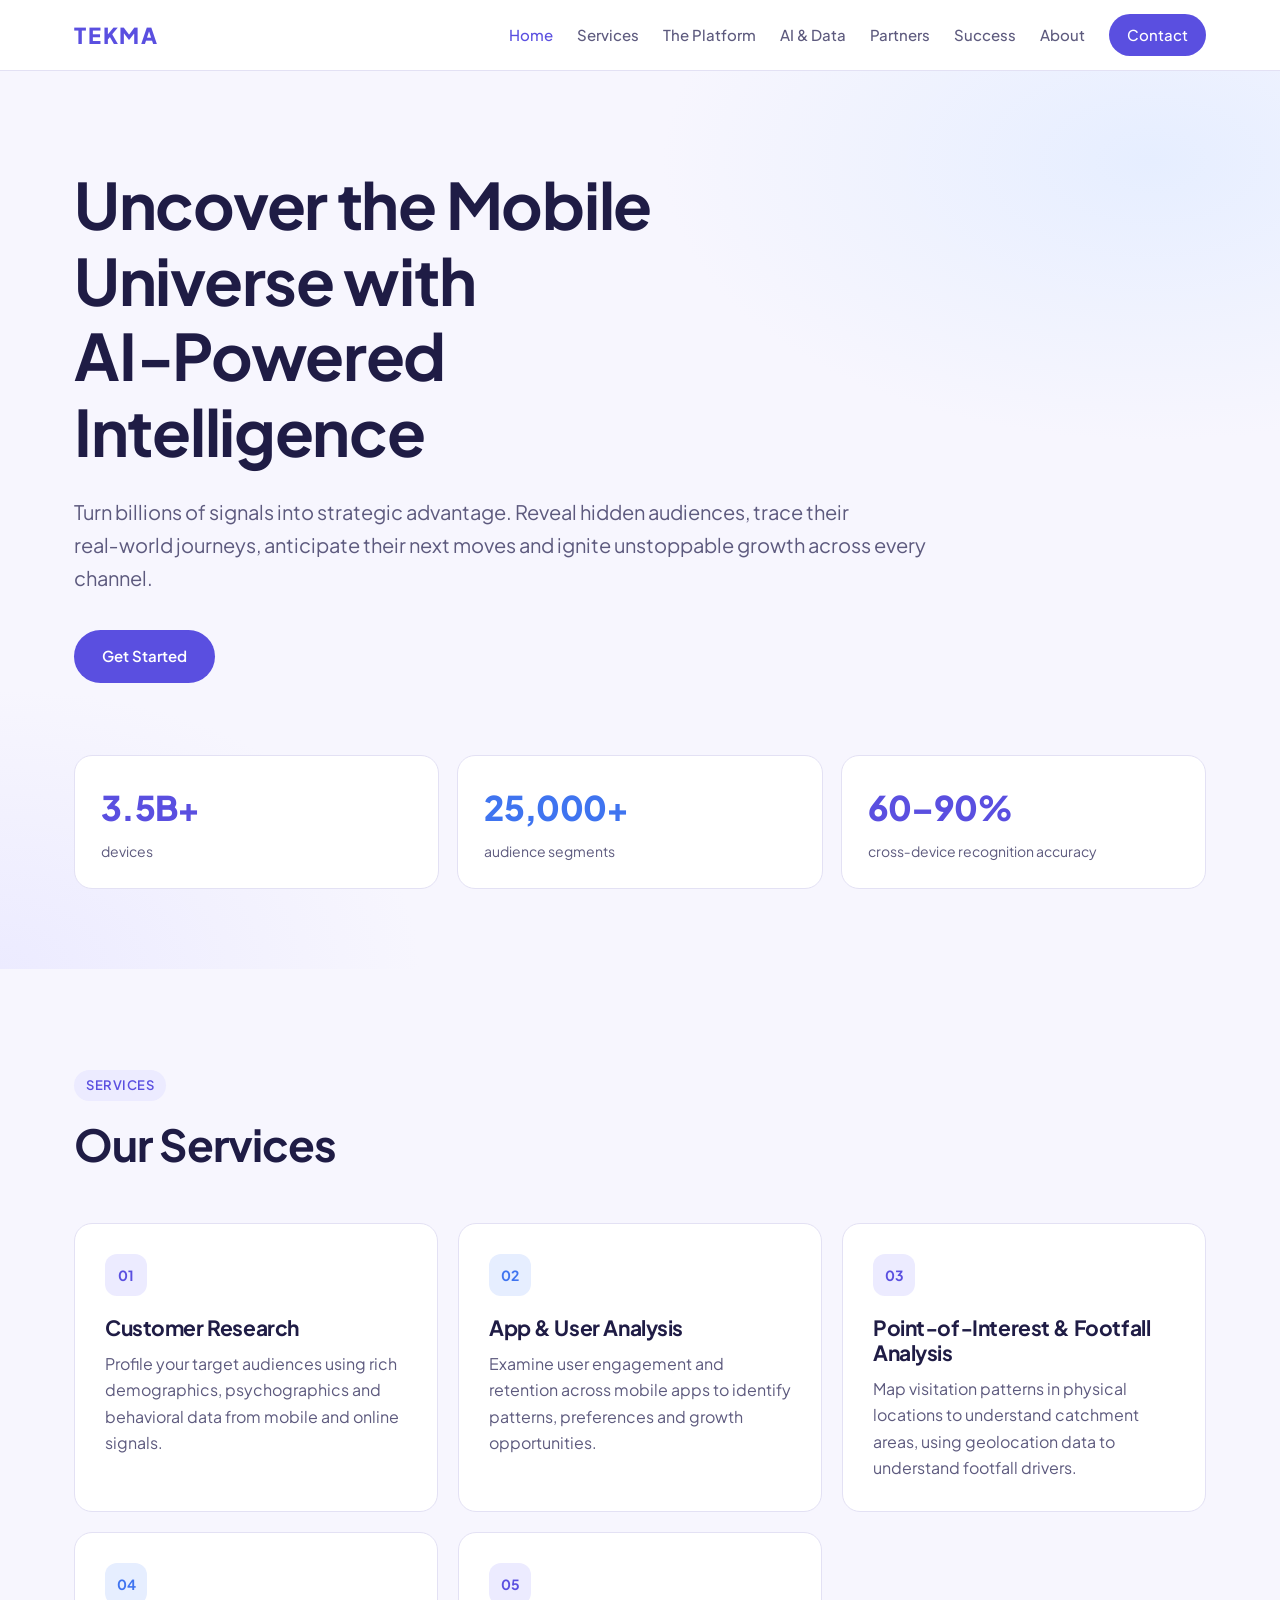
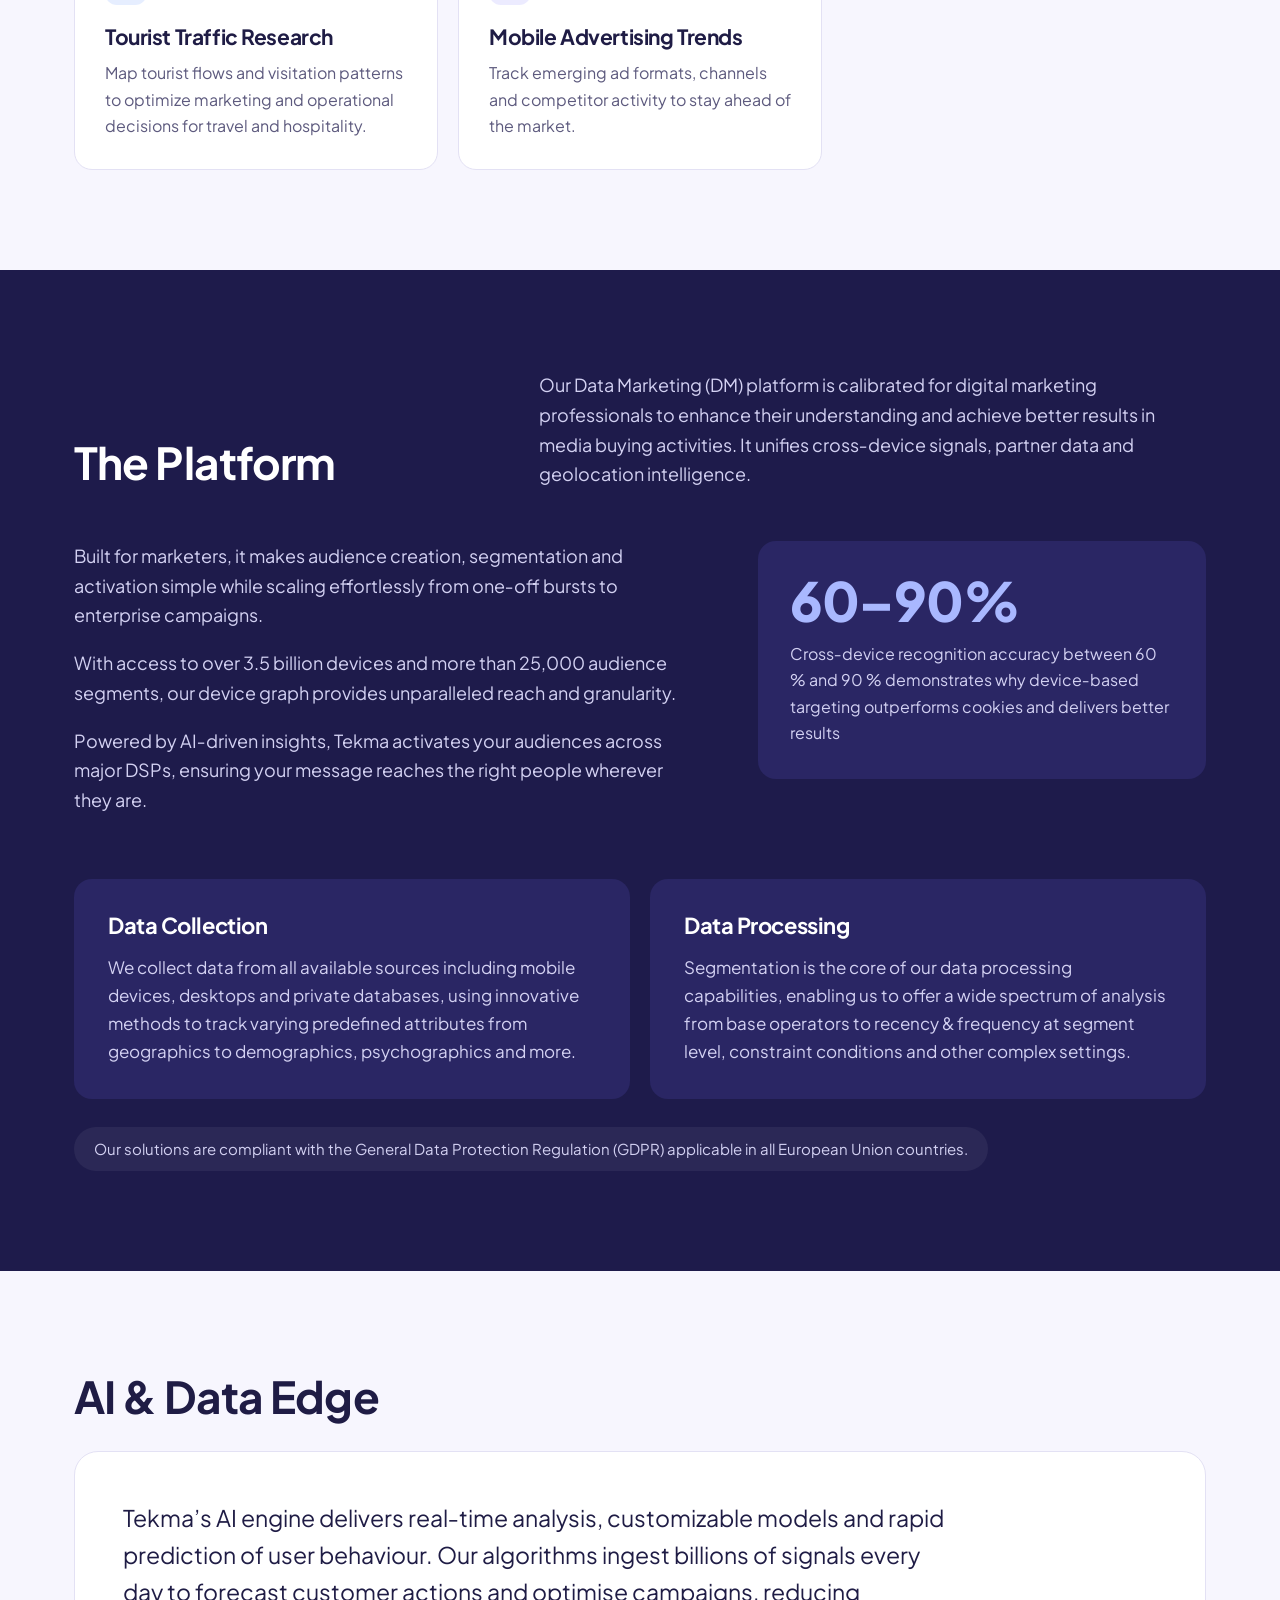
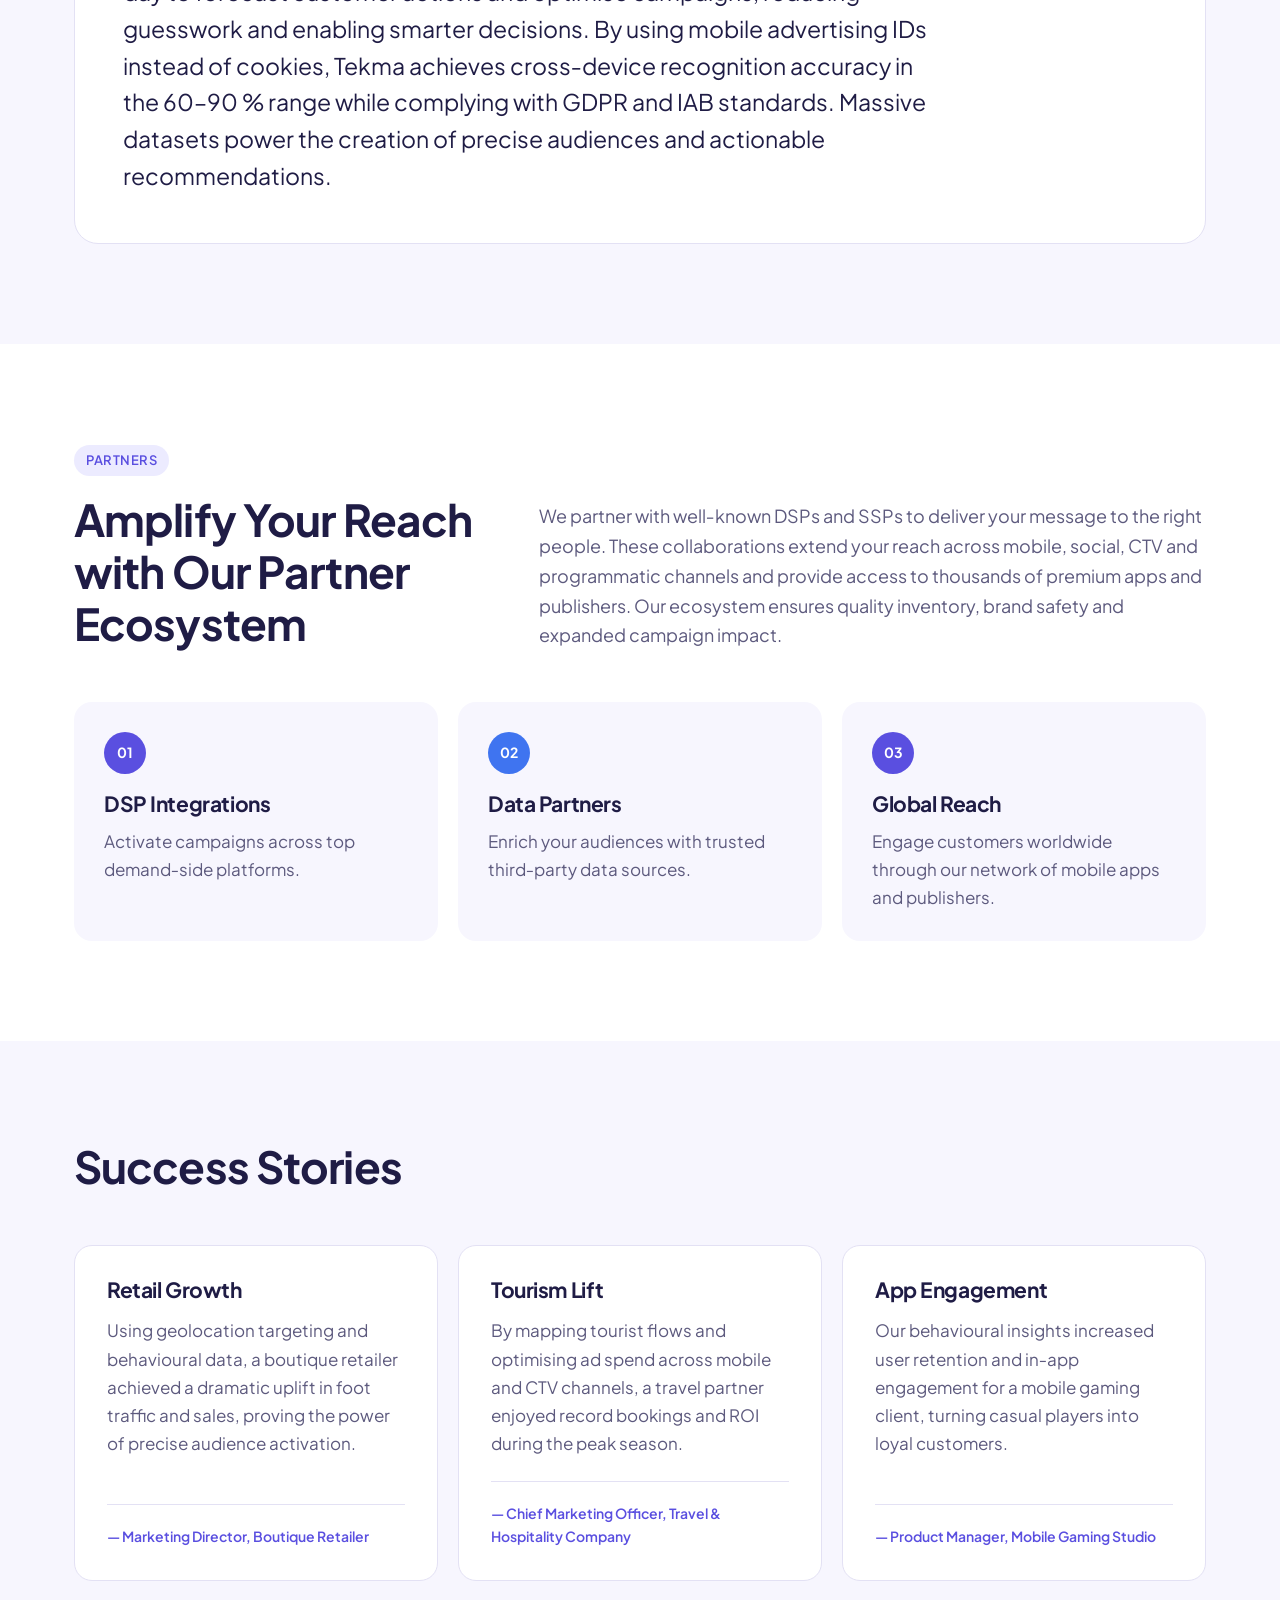
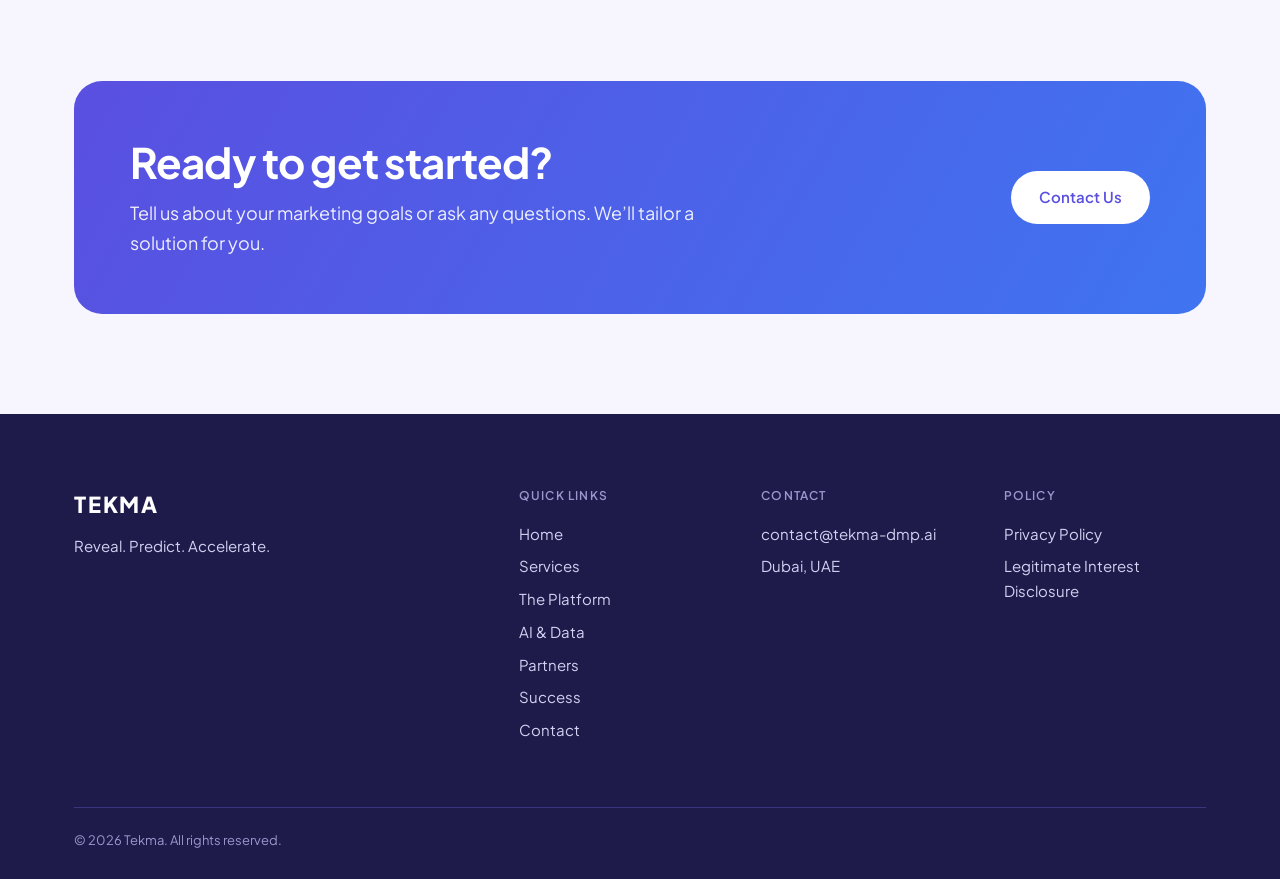
==== index.html @ c8e23c9a "Add files via upload" ====
<!DOCTYPE html>
<html lang="en">
<head>
  <meta charset="UTF-8">
  <meta name="viewport" content="width=device-width, initial-scale=1">
  <title>TEKMA | Mobile Audience Intelligence</title>
  <meta name="description" content="Turn billions of signals into strategic advantage. Reveal hidden audiences, trace their real‑world journeys, anticipate their next moves and ignite unstoppable growth across every channel.">
  <link rel="preconnect" href="https://fonts.googleapis.com">
  <link rel="preconnect" href="https://fonts.gstatic.com" crossorigin>
  <link href="https://fonts.googleapis.com/css2?family=Plus+Jakarta+Sans:wght@400;500;600;700;800&display=swap" rel="stylesheet">
  <link rel="stylesheet" href="styles.css">
</head>
<body>
  <a class="skip" href="#main">Skip to Main Content</a>

  <header class="site-header">
    <div class="wrap">
      <a class="logo" href="index.html">TEKMA</a>
      <button class="menu-toggle" aria-expanded="false" aria-controls="nav">Menu</button>
      <nav class="nav" id="nav">
        <a href="index.html" aria-current="page">Home</a>
        <a href="index.html#services">Services</a>
        <a href="index.html#platform">The Platform</a>
        <a href="index.html#ai-data">AI &amp; Data</a>
        <a href="index.html#partners">Partners</a>
        <a href="index.html#success">Success</a>
        <a href="about.html">About</a>
        <a class="btn btn-sm" href="contact.html">Contact</a>
      </nav>
    </div>
  </header>

  <main id="main">
    <section class="hero">
      <div class="wrap">
        <h1>Uncover the Mobile Universe with AI‑Powered Intelligence</h1>
        <p class="hero-text">Turn billions of signals into strategic advantage. Reveal hidden audiences, trace their real‑world journeys, anticipate their next moves and ignite unstoppable growth across every channel.</p>
        <a class="btn" href="contact.html">Get Started</a>

        <div class="facts">
          <div class="fact"><strong>3.5B+</strong><span>devices</span></div>
          <div class="fact"><strong>25,000+</strong><span>audience segments</span></div>
          <div class="fact"><strong>60–90%</strong><span>cross‑device recognition accuracy</span></div>
        </div>
      </div>
    </section>

    <section class="section" id="services">
      <div class="wrap">
        <div class="section-head">
          <div><span class="label">Services</span><h2>Our Services</h2></div>
        </div>
        <ul class="services">
          <li>
            <span class="num">01</span>
            <h3>Customer Research</h3>
            <p>Profile your target audiences using rich demographics, psychographics and behavioral data from mobile and online signals.</p>
          </li>
          <li>
            <span class="num">02</span>
            <h3>App &amp; User Analysis</h3>
            <p>Examine user engagement and retention across mobile apps to identify patterns, preferences and growth opportunities.</p>
          </li>
          <li>
            <span class="num">03</span>
            <h3>Point‑of‑Interest &amp; Footfall Analysis</h3>
            <p>Map visitation patterns in physical locations to understand catchment areas, using geolocation data to understand footfall drivers.</p>
          </li>
          <li>
            <span class="num">04</span>
            <h3>Tourist Traffic Research</h3>
            <p>Map tourist flows and visitation patterns to optimize marketing and operational decisions for travel and hospitality.</p>
          </li>
          <li>
            <span class="num">05</span>
            <h3>Mobile Advertising Trends</h3>
            <p>Track emerging ad formats, channels and competitor activity to stay ahead of the market.</p>
          </li>
        </ul>
      </div>
    </section>

    <section class="section dark" id="platform">
      <div class="wrap">
        <div class="section-head">
          <div><h2>The Platform</h2></div>
          <p>Our Data Marketing (DM) platform is calibrated for digital marketing professionals to enhance their understanding and achieve better results in media buying activities. It unifies cross‑device signals, partner data and geolocation intelligence.</p>
        </div>

        <div class="platform-grid">
          <div class="platform-body">
            <p>Built for marketers, it makes audience creation, segmentation and activation simple while scaling effortlessly from one‑off bursts to enterprise campaigns.</p>
            <p>With access to over 3.5 billion devices and more than 25,000 audience segments, our device graph provides unparalleled reach and granularity.</p>
            <p>Powered by AI‑driven insights, Tekma activates your audiences across major DSPs, ensuring your message reaches the right people wherever they are.</p>
          </div>
          <aside class="callout">
            <div class="big">60–90%</div>
            <p>Cross‑device recognition accuracy between 60 % and 90 % demonstrates why device‑based targeting outperforms cookies and delivers better results</p>
          </aside>
        </div>

        <div class="pillars">
          <div class="pillar">
            <h3>Data Collection</h3>
            <p>We collect data from all available sources including mobile devices, desktops and private databases, using innovative methods to track varying predefined attributes from geographics to demographics, psychographics and more.</p>
          </div>
          <div class="pillar">
            <h3>Data Processing</h3>
            <p>Segmentation is the core of our data processing capabilities, enabling us to offer a wide spectrum of analysis from base operators to recency &amp; frequency at segment level, constraint conditions and other complex settings.</p>
          </div>
        </div>

        <p class="gdpr">Our solutions are compliant with the General Data Protection Regulation (GDPR) applicable in all European Union countries.</p>
      </div>
    </section>

    <section class="section" id="ai-data">
      <div class="wrap">
        <h2 class="ai-title">AI &amp; Data Edge</h2>
        <div class="ai-box"><p class="ai-text">Tekma’s AI engine delivers real‑time analysis, customizable models and rapid prediction of user behaviour. Our algorithms ingest billions of signals every day to forecast customer actions and optimise campaigns, reducing guesswork and enabling smarter decisions. By using mobile advertising IDs instead of cookies, Tekma achieves cross‑device recognition accuracy in the 60–90 % range while complying with GDPR and IAB standards. Massive datasets power the creation of precise audiences and actionable recommendations.</p></div>
      </div>
    </section>

    <section class="section partners" id="partners">
      <div class="wrap">
        <div class="section-head">
          <div><span class="label">Partners</span><h2>Amplify Your Reach with Our Partner Ecosystem</h2></div>
          <p>We partner with well‑known DSPs and SSPs to deliver your message to the right people. These collaborations extend your reach across mobile, social, CTV and programmatic channels and provide access to thousands of premium apps and publishers. Our ecosystem ensures quality inventory, brand safety and expanded campaign impact.</p>
        </div>
        <div class="steps">
          <div class="step">
            <span class="num">01</span>
            <h3>DSP Integrations</h3>
            <p>Activate campaigns across top demand‑side platforms.</p>
          </div>
          <div class="step">
            <span class="num">02</span>
            <h3>Data Partners</h3>
            <p>Enrich your audiences with trusted third‑party data sources.</p>
          </div>
          <div class="step">
            <span class="num">03</span>
            <h3>Global Reach</h3>
            <p>Engage customers worldwide through our network of mobile apps and publishers.</p>
          </div>
        </div>
      </div>
    </section>

    <section class="section" id="success">
      <div class="wrap">
        <div class="section-head">
          <div><h2>Success Stories</h2></div>
        </div>
        <div class="stories">
          <article class="story">
            <h3>Retail Growth</h3>
            <blockquote><p>Using geolocation targeting and behavioural data, a boutique retailer achieved a dramatic uplift in foot traffic and sales, proving the power of precise audience activation.</p></blockquote>
            <cite>— Marketing Director, Boutique Retailer</cite>
          </article>
          <article class="story">
            <h3>Tourism Lift</h3>
            <blockquote><p>By mapping tourist flows and optimising ad spend across mobile and CTV channels, a travel partner enjoyed record bookings and ROI during the peak season.</p></blockquote>
            <cite>— Chief Marketing Officer, Travel &amp; Hospitality Company</cite>
          </article>
          <article class="story">
            <h3>App Engagement</h3>
            <blockquote><p>Our behavioural insights increased user retention and in‑app engagement for a mobile gaming client, turning casual players into loyal customers.</p></blockquote>
            <cite>— Product Manager, Mobile Gaming Studio</cite>
          </article>
        </div>
      </div>
    </section>

    <section class="cta">
      <div class="wrap">
        <div class="cta-box">
        <div>
          <h2>Ready to get started?</h2>
          <p>Tell us about your marketing goals or ask any questions. We’ll tailor a solution for you.</p>
        </div>
        <a class="btn btn-light" href="contact.html">Contact Us</a>
      </div>
      </div>
    </section>
  </main>

  <footer class="site-footer">
    <div class="wrap">
      <div class="footer-grid">
        <div>
          <a class="logo" href="index.html">TEKMA</a>
          <p class="tagline">Reveal. Predict. Accelerate.</p>
        </div>
        <div>
          <h4>QUICK LINKS</h4>
          <ul>
            <li><a href="index.html">Home</a></li>
            <li><a href="index.html#services">Services</a></li>
            <li><a href="index.html#platform">The Platform</a></li>
            <li><a href="index.html#ai-data">AI &amp; Data</a></li>
            <li><a href="index.html#partners">Partners</a></li>
            <li><a href="index.html#success">Success</a></li>
            <li><a href="contact.html">Contact</a></li>
          </ul>
        </div>
        <div>
          <h4>CONTACT</h4>
          <ul>
            <li><a href="mailto:contact@tekma-dmp.ai">contact@tekma-dmp.ai</a></li>
            <li>Dubai, UAE</li>
          </ul>
        </div>
        <div>
          <h4>POLICY</h4>
          <ul>
            <li><a href="privacy-policy.html">Privacy Policy</a></li>
            <li><a href="legitimate-interest.html">Legitimate Interest Disclosure</a></li>
          </ul>
        </div>
      </div>
      <div class="footer-bottom">© 2026 Tekma. All rights reserved.</div>
    </div>
  </footer>

  <script src="main.js"></script>
</body>
</html>
---- styles.css ----
:root {
  --ink: #1f1c45;
  --ink-soft: #5d5a7e;
  --line: #e3e1f4;
  --paper: #f7f6fe;
  --white: #ffffff;
  --accent: #5a4fe0;
  --accent-dark: #4438c4;
  --blue: #3f74f0;
  --accent-soft: #ecebff;
  --blue-soft: #e6eeff;
  --dark: #1e1b4b;
  --dark-2: #2a2664;
  --dark-line: #3a3580;
  --dark-text: #d3d1f2;
  --radius: 18px;
  --wrap: 1180px;
}

* { box-sizing: border-box; }
html { scroll-behavior: smooth; scroll-padding-top: 80px; }
body {
  margin: 0;
  background: var(--paper);
  color: var(--ink);
  font-family: "Plus Jakarta Sans", Helvetica, Arial, sans-serif;
  font-size: 17px;
  line-height: 1.65;
  -webkit-font-smoothing: antialiased;
}
img { max-width: 100%; display: block; }
a { color: inherit; }
h1, h2, h3 { line-height: 1.18; margin: 0; font-weight: 700; letter-spacing: -0.02em; }
p { margin: 0 0 1em; }
p:last-child { margin-bottom: 0; }

.wrap { max-width: var(--wrap); margin: 0 auto; padding: 0 24px; }

.skip { position: absolute; left: -9999px; }
.skip:focus { left: 16px; top: 12px; background: var(--white); padding: 8px 12px; z-index: 100; border-radius: 8px; }

/* Header */
.site-header {
  position: sticky; top: 0; z-index: 50;
  background: var(--white);
  border-bottom: 1px solid var(--line);
}
.site-header .wrap { display: flex; align-items: center; justify-content: space-between; height: 70px; }
.logo {
  font-weight: 800; font-size: 22px; letter-spacing: 0.08em; text-decoration: none;
  color: var(--accent);
}
.nav { display: flex; align-items: center; gap: 24px; }
.nav a { text-decoration: none; font-size: 15px; font-weight: 500; color: var(--ink-soft); }
.nav a:hover, .nav a[aria-current="page"] { color: var(--accent); }
.nav .btn { color: var(--white); }
.menu-toggle {
  display: none; background: var(--accent-soft); border: 0; padding: 9px 16px; border-radius: 999px;
  font: inherit; font-size: 14px; font-weight: 600; cursor: pointer; color: var(--accent);
}

/* Buttons */
.btn {
  display: inline-block; background: var(--accent); color: var(--white);
  padding: 14px 28px; text-decoration: none; font-size: 15px; font-weight: 600;
  border: 0; border-radius: 999px; transition: background .15s, transform .15s;
}
.btn:hover { background: var(--accent-dark); transform: translateY(-1px); }
.btn-sm { padding: 9px 18px; font-size: 14px; }
.nav a.btn:hover { color: var(--white); }
.btn-light { background: var(--white); color: var(--accent); }
.btn-light:hover { background: var(--accent-soft); }

/* Labels */
.label {
  display: inline-block; font-size: 13px; font-weight: 600; letter-spacing: 0.04em;
  text-transform: uppercase; color: var(--accent); background: var(--accent-soft);
  padding: 5px 12px; border-radius: 999px; margin-bottom: 18px;
}

/* Hero */
.hero {
  padding: 96px 0 80px;
  background:
    radial-gradient(700px 400px at 90% 10%, var(--blue-soft), transparent 70%),
    radial-gradient(600px 400px at 0% 100%, var(--accent-soft), transparent 70%),
    var(--paper);
}
.hero h1 { font-size: clamp(38px, 5.4vw, 64px); max-width: 15ch; }
.hero-text { font-size: 20px; color: var(--ink-soft); max-width: 58ch; margin: 26px 0 36px; }
.facts {
  display: grid; grid-template-columns: repeat(3, 1fr); gap: 18px; margin-top: 72px;
}
.fact { background: var(--white); border: 1px solid var(--line); border-radius: var(--radius); padding: 24px 26px; }
.fact strong { display: block; font-size: 34px; font-weight: 800; letter-spacing: -0.02em; color: var(--accent); }
.fact:nth-child(2) strong { color: var(--blue); }
.fact span { font-size: 14px; color: var(--ink-soft); }

/* Sections */
.section { padding: 100px 0; }
.section-head { display: grid; grid-template-columns: 1fr 1.6fr; gap: 48px; margin-bottom: 52px; align-items: end; }
.section-head h2 { font-size: clamp(30px, 3.6vw, 44px); }
.section-head p { color: var(--ink-soft); font-size: 18px; }

/* Services */
.services { list-style: none; margin: 0; padding: 0; display: grid; grid-template-columns: repeat(3, 1fr); gap: 20px; }
.services li {
  background: var(--white); border: 1px solid var(--line); border-radius: var(--radius);
  padding: 30px; transition: border-color .15s, box-shadow .15s;
}
.services li:hover { border-color: #cfcbf5; box-shadow: 0 10px 30px rgba(60, 50, 160, 0.08); }
.services .num {
  display: inline-grid; place-items: center; width: 42px; height: 42px; border-radius: 12px;
  background: var(--accent-soft); color: var(--accent); font-weight: 700; font-size: 14px; margin-bottom: 20px;
}
.services li:nth-child(even) .num { background: var(--blue-soft); color: var(--blue); }
.services h3 { font-size: 21px; margin-bottom: 10px; }
.services p { color: var(--ink-soft); font-size: 16px; }

/* Dark platform */
.dark { background: var(--dark); color: var(--white); }
.dark .section-head p, .dark p { color: var(--dark-text); }
.platform-grid { display: grid; grid-template-columns: 1.4fr 1fr; gap: 56px; }
.platform-body p { font-size: 18px; }
.callout {
  background: var(--dark-2); border-radius: var(--radius); padding: 32px; align-self: start;
}
.callout .big {
  font-size: 54px; font-weight: 800; line-height: 1; margin-bottom: 14px; letter-spacing: -0.02em;
  color: #a9b8ff;
}
.callout p { font-size: 16px; }
.pillars { display: grid; grid-template-columns: 1fr 1fr; gap: 20px; margin-top: 64px; }
.pillar { background: var(--dark-2); border-radius: var(--radius); padding: 34px; }
.pillar h3 { font-size: 22px; margin-bottom: 14px; }
.gdpr {
  margin-top: 28px; font-size: 15px; display: inline-block;
  background: rgba(255,255,255,0.06); border-radius: 999px; padding: 10px 20px;
}

/* AI */
.ai-title { font-size: clamp(30px, 3.6vw, 44px); margin-bottom: 28px; }
.ai-box {
  background: var(--white); border: 1px solid var(--line); border-radius: 24px; padding: 48px;
}
.ai-text { font-size: clamp(19px, 2vw, 23px); line-height: 1.6; max-width: 36em; color: var(--ink); }

/* Partners */
.partners { background: var(--white); }
.steps { display: grid; grid-template-columns: repeat(3, 1fr); gap: 20px; }
.step { background: var(--paper); border-radius: var(--radius); padding: 30px; }
.step .num {
  display: inline-grid; place-items: center; width: 42px; height: 42px; border-radius: 50%;
  background: var(--accent); color: var(--white); font-weight: 700; font-size: 14px; margin-bottom: 18px;
}
.step:nth-child(2) .num { background: var(--blue); }
.step h3 { font-size: 21px; margin-bottom: 10px; }
.step p { color: var(--ink-soft); }

/* Stories */
.stories { display: grid; grid-template-columns: repeat(3, 1fr); gap: 20px; }
.story { background: var(--white); border: 1px solid var(--line); border-radius: var(--radius); padding: 32px; display: flex; flex-direction: column; }
.story h3 { font-size: 21px; margin-bottom: 14px; }
.story p { color: var(--ink-soft); }
.story blockquote { margin: 0 0 24px; }
.story cite { margin-top: auto; padding-top: 20px; font-style: normal; font-size: 14px; font-weight: 600; color: var(--accent); border-top: 1px solid var(--line); }

/* CTA */
.cta { padding: 0 0 100px; }
.cta .wrap > .cta-box, .cta-box {
  background: linear-gradient(120deg, var(--accent) 0%, var(--blue) 100%);
  color: var(--white); border-radius: 28px; padding: 56px;
  display: flex; justify-content: space-between; align-items: center; gap: 40px; flex-wrap: wrap;
}
.cta h2 { font-size: clamp(28px, 3.4vw, 42px); margin-bottom: 12px; }
.cta p { font-size: 18px; max-width: 48ch; color: rgba(255,255,255,.9); }

/* About page */
.page-hero {
  padding: 88px 0 72px;
  background:
    radial-gradient(700px 400px at 90% 0%, var(--blue-soft), transparent 70%),
    radial-gradient(600px 400px at 0% 100%, var(--accent-soft), transparent 70%),
    var(--paper);
}
.page-hero h1 { font-size: clamp(30px, 4vw, 48px); max-width: 24ch; }
.lead { font-size: 20px; color: var(--ink-soft); max-width: 62ch; margin-top: 24px; }
.about-body { padding: 40px 0 100px; display: grid; gap: 20px; }
.split {
  display: grid; grid-template-columns: 1fr 2fr; gap: 40px;
  background: var(--white); border: 1px solid var(--line); border-radius: var(--radius); padding: 40px;
}
.split h2 { font-size: 28px; }
.split p { font-size: 18px; color: var(--ink-soft); }
.promise { display: grid; gap: 24px; }
.promise h3 { font-size: 19px; margin-bottom: 4px; color: var(--accent); }
.promise p { margin: 0; }
.quote-block { font-size: 20px; color: var(--ink) !important; background: var(--accent-soft); border-radius: 12px; padding: 16px 22px; font-weight: 600; }

/* Contact page */
.contact-wrap {
  background:
    radial-gradient(700px 400px at 100% 0%, var(--blue-soft), transparent 70%),
    radial-gradient(600px 400px at 0% 100%, var(--accent-soft), transparent 70%),
    var(--paper);
}
.contact-grid { display: grid; grid-template-columns: 1fr 1.3fr; gap: 56px; padding: 88px 24px 100px; }
.contact-grid h1 { font-size: clamp(34px, 4.4vw, 52px); }
.contact-info { margin-top: 36px; font-size: 16px; }
.contact-info dt { font-size: 12px; font-weight: 600; letter-spacing: .06em; text-transform: uppercase; color: var(--ink-soft); }
.contact-info dd { margin: 4px 0 20px; font-weight: 500; }
.contact-info a { color: var(--accent); }
.form { background: var(--white); border: 1px solid var(--line); border-radius: 24px; padding: 36px; box-shadow: 0 20px 50px rgba(60, 50, 160, 0.07); }
.form .row { display: grid; grid-template-columns: 1fr 1fr; gap: 18px; }
.field { margin-bottom: 18px; }
.field label { display: block; font-size: 14px; font-weight: 600; margin-bottom: 6px; }
.field input, .field textarea {
  width: 100%; font: inherit; font-size: 16px; padding: 12px 16px;
  border: 1px solid var(--line); background: var(--paper); color: var(--ink); border-radius: 12px;
}
.field input:focus, .field textarea:focus { outline: 0; border-color: var(--accent); box-shadow: 0 0 0 3px var(--accent-soft); background: var(--white); }
.field textarea { min-height: 150px; resize: vertical; }
.form button { cursor: pointer; font-family: inherit; }

/* Footer */
.site-footer { background: var(--dark); color: var(--dark-text); padding: 72px 0 28px; font-size: 15px; }
.footer-grid { display: grid; grid-template-columns: 2fr 1fr 1fr 1fr; gap: 40px; }
.site-footer .logo { color: var(--white); }
.site-footer .tagline { margin-top: 12px; }
.site-footer h4 { font-size: 12px; letter-spacing: .1em; color: #9a97cc; font-weight: 600; margin: 0 0 16px; }
.site-footer ul { list-style: none; margin: 0; padding: 0; }
.site-footer li { margin-bottom: 8px; }
.site-footer a { text-decoration: none; color: var(--dark-text); }
.site-footer a:hover { color: var(--white); }
.footer-bottom { border-top: 1px solid var(--dark-line); margin-top: 56px; padding-top: 22px; font-size: 13px; color: #9a97cc; }

/* Responsive */
@media (max-width: 980px) {
  .menu-toggle { display: block; }
  .nav {
    display: none; position: absolute; top: 70px; left: 0; right: 0;
    background: var(--white); border-bottom: 1px solid var(--line);
    flex-direction: column; align-items: flex-start; padding: 16px 24px 24px; gap: 14px;
  }
  .nav.open { display: flex; }
  .section-head, .platform-grid, .split, .contact-grid { grid-template-columns: 1fr; gap: 20px; }
  .services { grid-template-columns: 1fr 1fr; }
  .stories, .steps { grid-template-columns: 1fr; }
  .footer-grid { grid-template-columns: 1fr 1fr; }
}
@media (max-width: 640px) {
  body { font-size: 16px; }
  .wrap { padding: 0 16px; }
  .hero { padding: 60px 0 56px; }
  .section { padding: 72px 0; }
  .facts { grid-template-columns: 1fr; gap: 12px; margin-top: 48px; }
  .services { grid-template-columns: 1fr; }
  .pillars { grid-template-columns: 1fr; }
  .pillar, .split, .ai-box { padding: 26px; }
  .cta-box { padding: 36px 26px; }
  .contact-grid { padding: 56px 16px 72px; }
  .form { padding: 22px; }
  .form .row { grid-template-columns: 1fr; gap: 0; }
  .footer-grid { grid-template-columns: 1fr; }
}

/* Legal pages */
.legal-hero { padding: 72px 0 56px; }
.legal-hero h1 { font-size: clamp(32px, 4.4vw, 50px); }
.legal-hero .updated { margin-top: 14px; color: var(--ink-soft); font-size: 15px; }
.legal-layout { display: grid; grid-template-columns: 250px 1fr; gap: 56px; padding: 56px 24px 100px; align-items: start; }
.toc { position: sticky; top: 96px; background: var(--white); border: 1px solid var(--line); border-radius: var(--radius); padding: 22px; font-size: 14px; }
.toc strong { display: block; font-size: 12px; letter-spacing: .06em; text-transform: uppercase; color: var(--ink-soft); margin-bottom: 10px; }
.toc ol { margin: 0; padding-left: 20px; }
.toc li { margin-bottom: 6px; }
.toc a { text-decoration: none; color: var(--ink-soft); }
.toc a:hover { color: var(--accent); }
.legal { background: var(--white); border: 1px solid var(--line); border-radius: 24px; padding: 48px 56px; max-width: 820px; }
.legal h2 { font-size: 23px; margin: 44px 0 14px; scroll-margin-top: 90px; }
.legal h2:first-child { margin-top: 0; }
.legal h3 { font-size: 17px; margin: 26px 0 8px; color: var(--accent); }
.legal p, .legal li { color: var(--ink-soft); font-size: 16px; }
.legal ul { padding-left: 20px; margin: 0 0 1em; }
.legal li { margin-bottom: 5px; }
.legal li::marker { color: var(--accent); }
.legal a { color: var(--accent); }
.legal .note { background: var(--accent-soft); border-radius: 12px; padding: 16px 20px; color: var(--ink); }
.legal .contact-card { background: var(--paper); border-radius: 14px; padding: 20px 24px; margin-top: 16px; }
.legal .contact-card p { margin: 0; color: var(--ink); }
@media (max-width: 980px) {
  .legal-layout { grid-template-columns: 1fr; gap: 24px; }
  .toc { position: static; }
}
@media (max-width: 640px) {
  .legal-layout { padding: 32px 16px 72px; }
  .legal { padding: 28px 22px; }
}
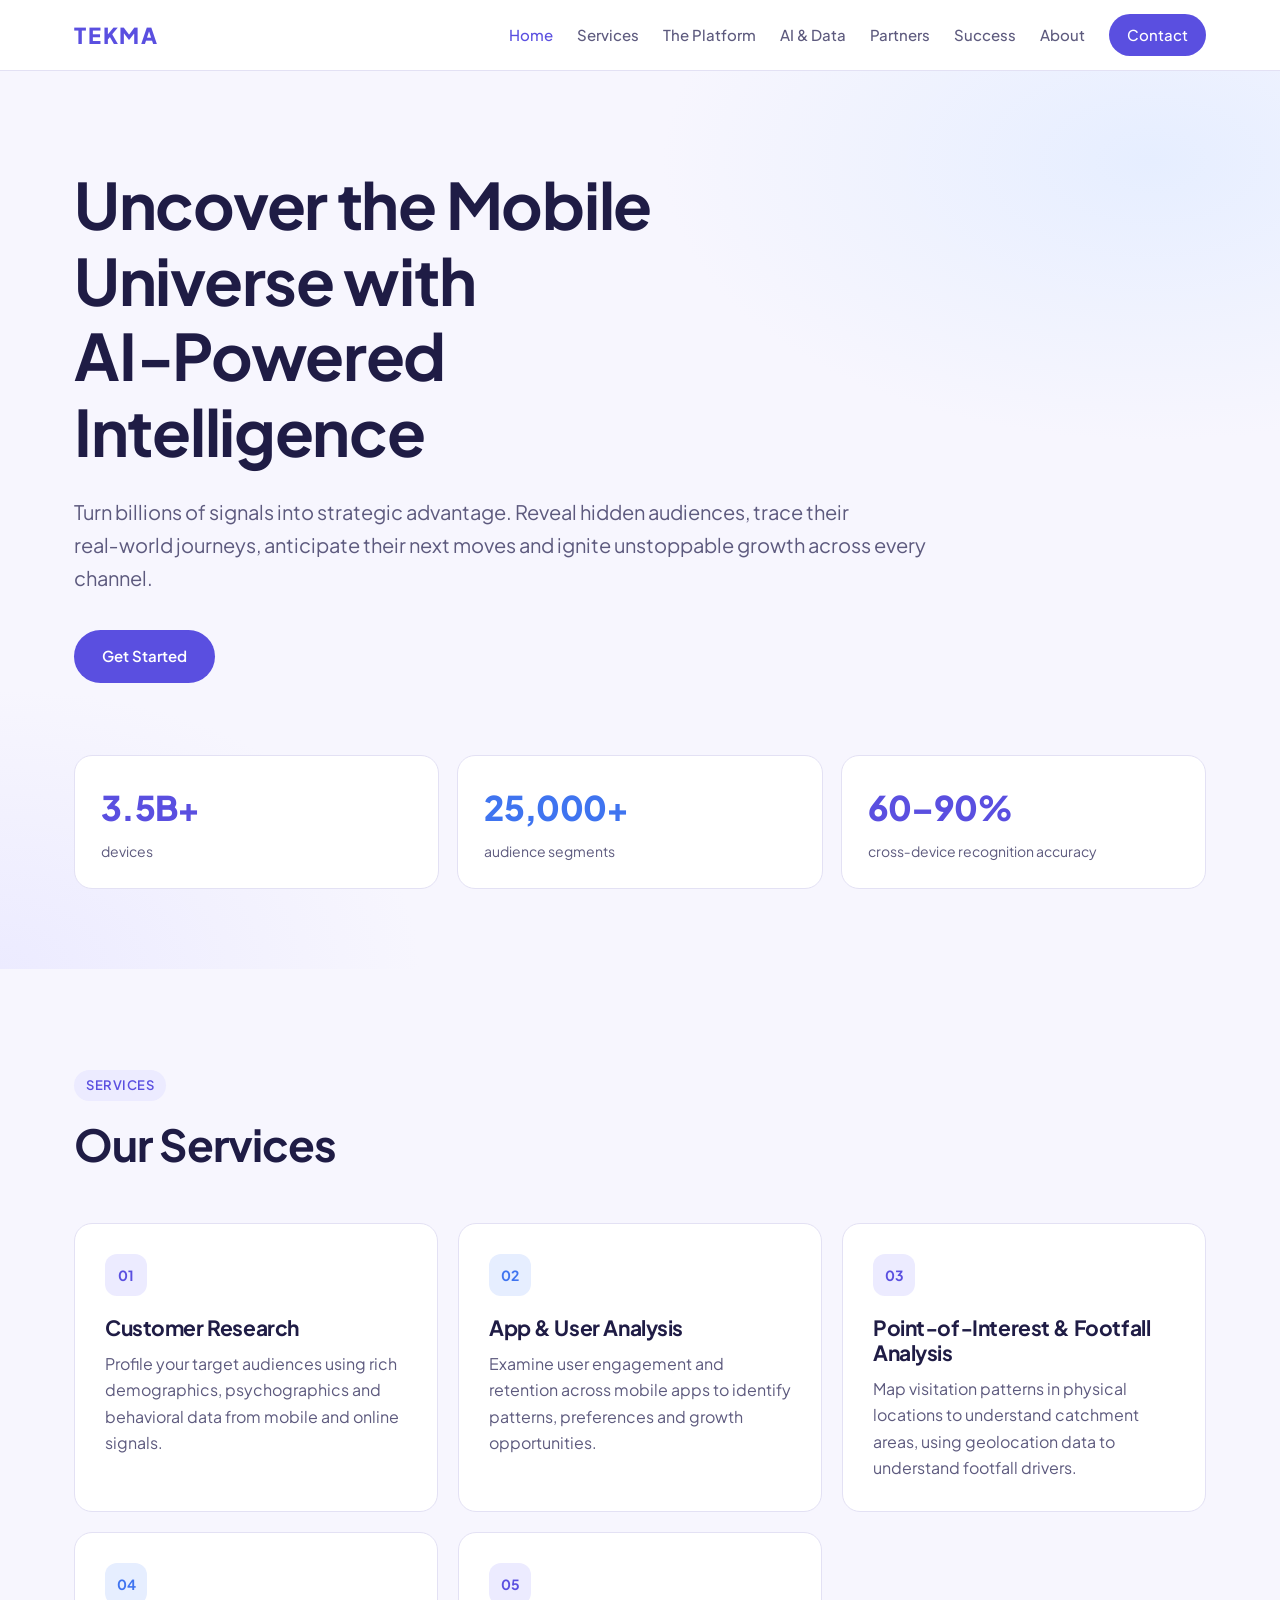
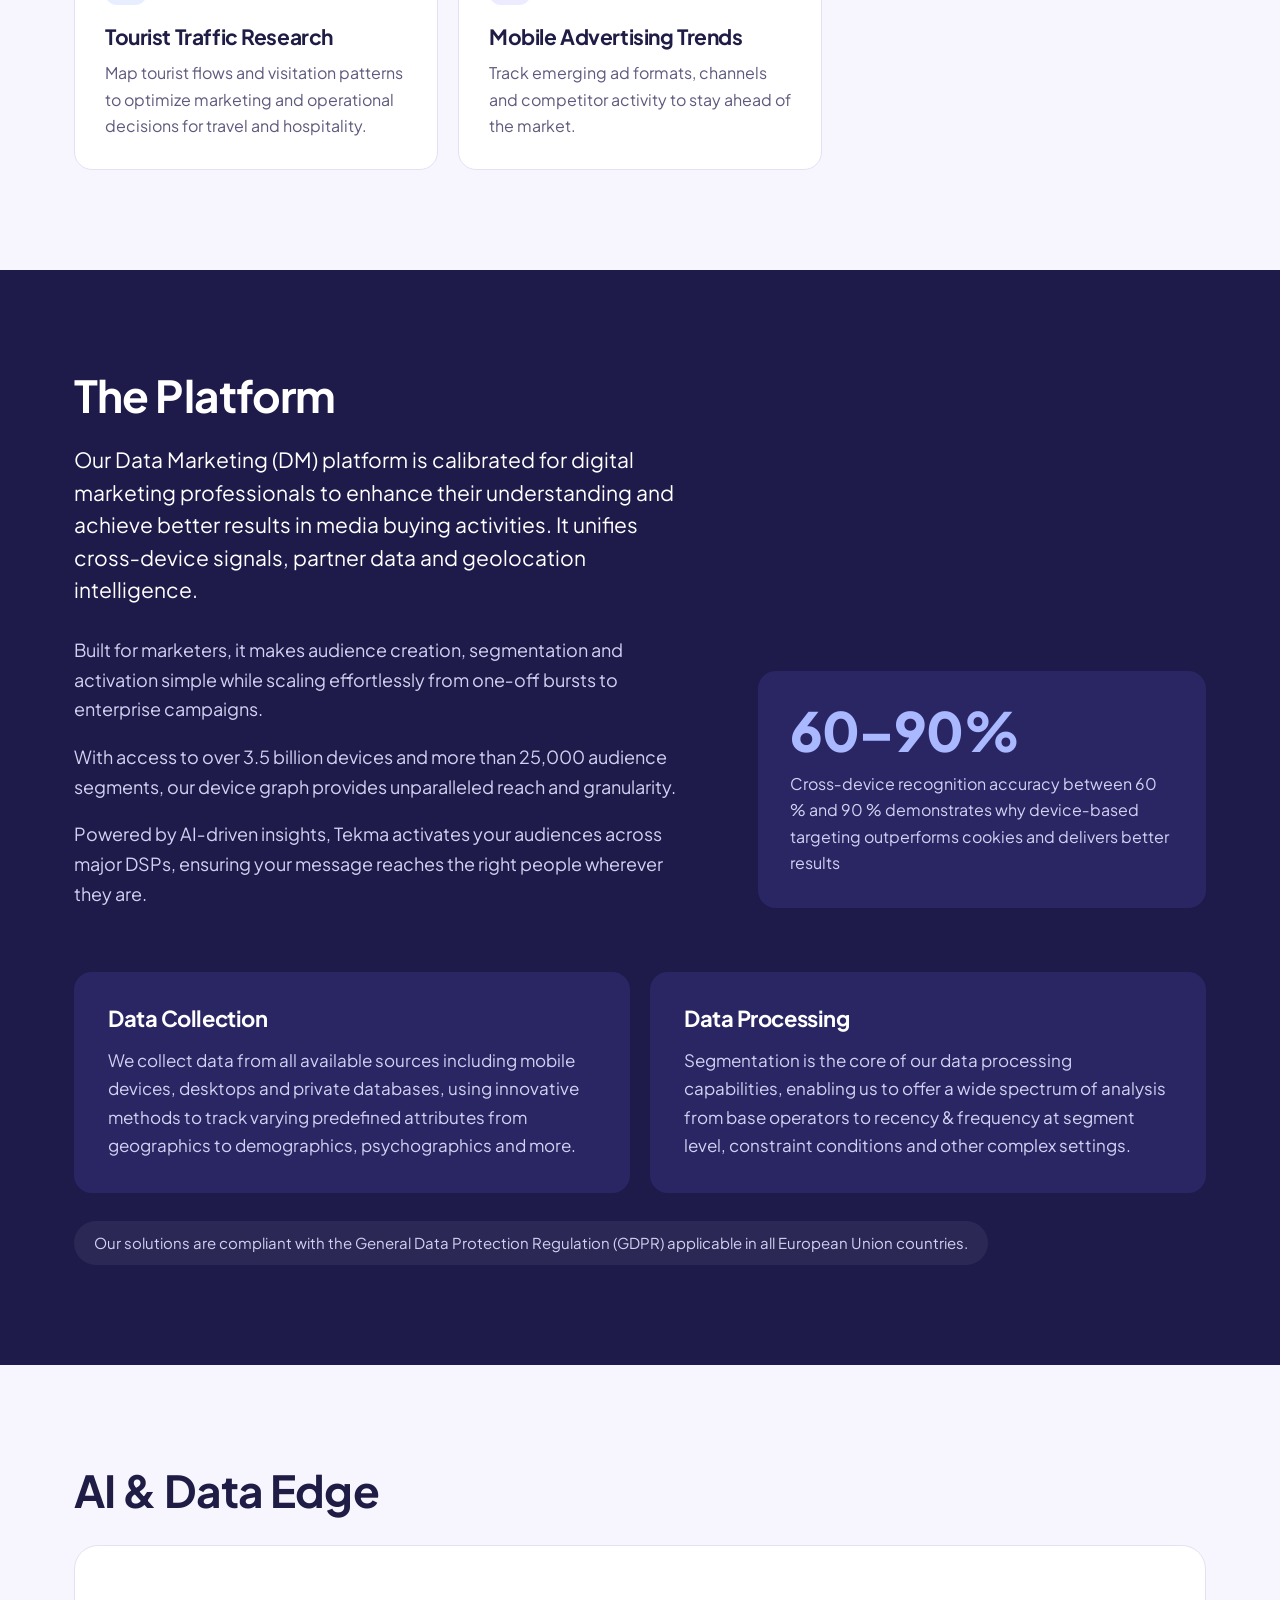
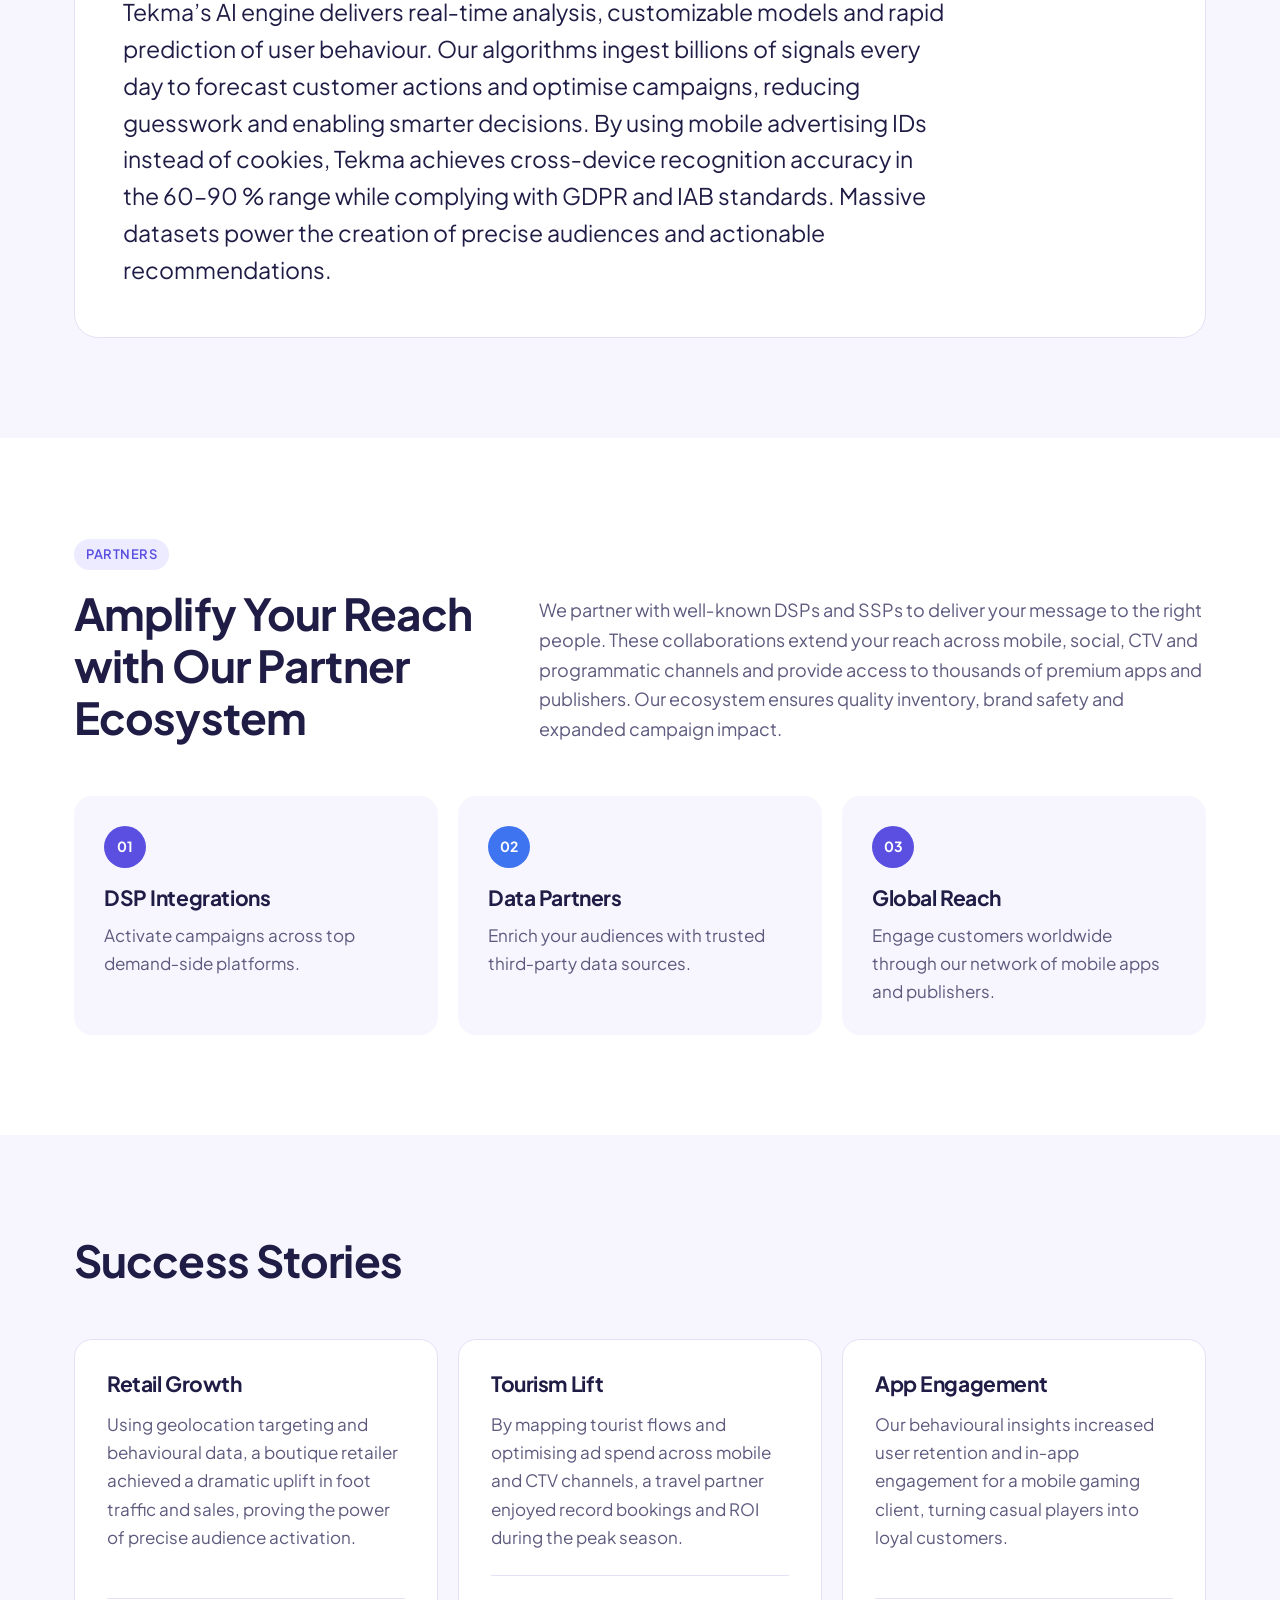
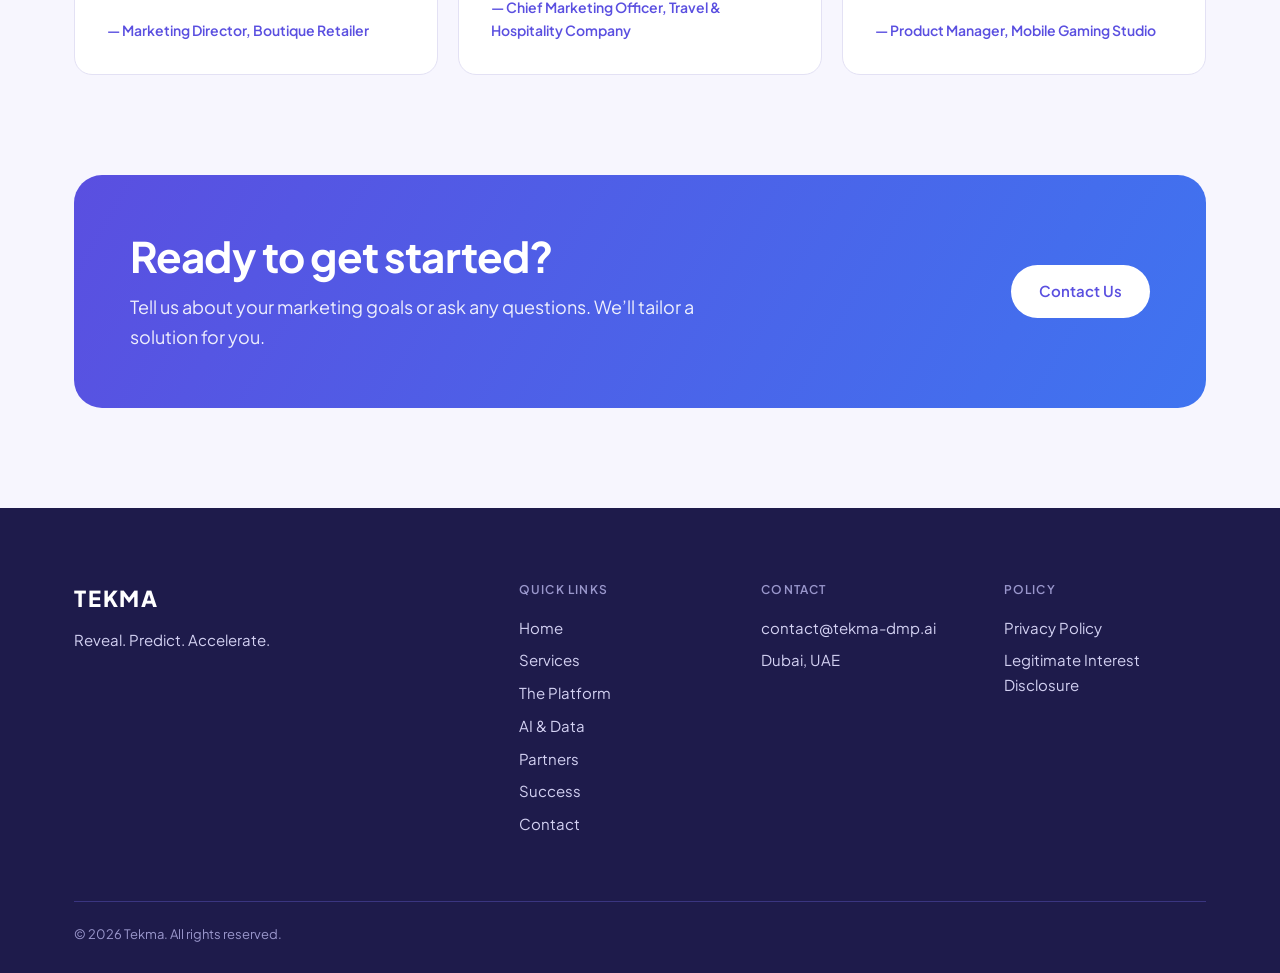
==== commit 63508558: "Add files via upload" ====
--- a/index.html
+++ b/index.html
@@ -82,13 +82,10 @@
 
     <section class="section dark" id="platform">
       <div class="wrap">
-        <div class="section-head">
-          <div><h2>The Platform</h2></div>
-          <p>Our Data Marketing (DM) platform is calibrated for digital marketing professionals to enhance their understanding and achieve better results in media buying activities. It unifies cross‑device signals, partner data and geolocation intelligence.</p>
-        </div>
-
         <div class="platform-grid">
           <div class="platform-body">
+            <h2 class="platform-title">The Platform</h2>
+            <p class="platform-lead">Our Data Marketing (DM) platform is calibrated for digital marketing professionals to enhance their understanding and achieve better results in media buying activities. It unifies cross‑device signals, partner data and geolocation intelligence.</p>
             <p>Built for marketers, it makes audience creation, segmentation and activation simple while scaling effortlessly from one‑off bursts to enterprise campaigns.</p>
             <p>With access to over 3.5 billion devices and more than 25,000 audience segments, our device graph provides unparalleled reach and granularity.</p>
             <p>Powered by AI‑driven insights, Tekma activates your audiences across major DSPs, ensuring your message reaches the right people wherever they are.</p>
--- a/styles.css
+++ b/styles.css
@@ -295,3 +295,9 @@
   .legal-layout { padding: 32px 16px 72px; }
   .legal { padding: 28px 22px; }
 }
+
+/* Platform intro */
+.platform-title { font-size: clamp(30px, 3.6vw, 44px); margin-bottom: 22px; }
+.dark .platform-lead { font-size: 21px; color: var(--white); line-height: 1.55; margin-bottom: 28px; }
+.platform-grid .callout { align-self: end; }
+@media (max-width: 980px) { .platform-grid .callout { align-self: start; } }
